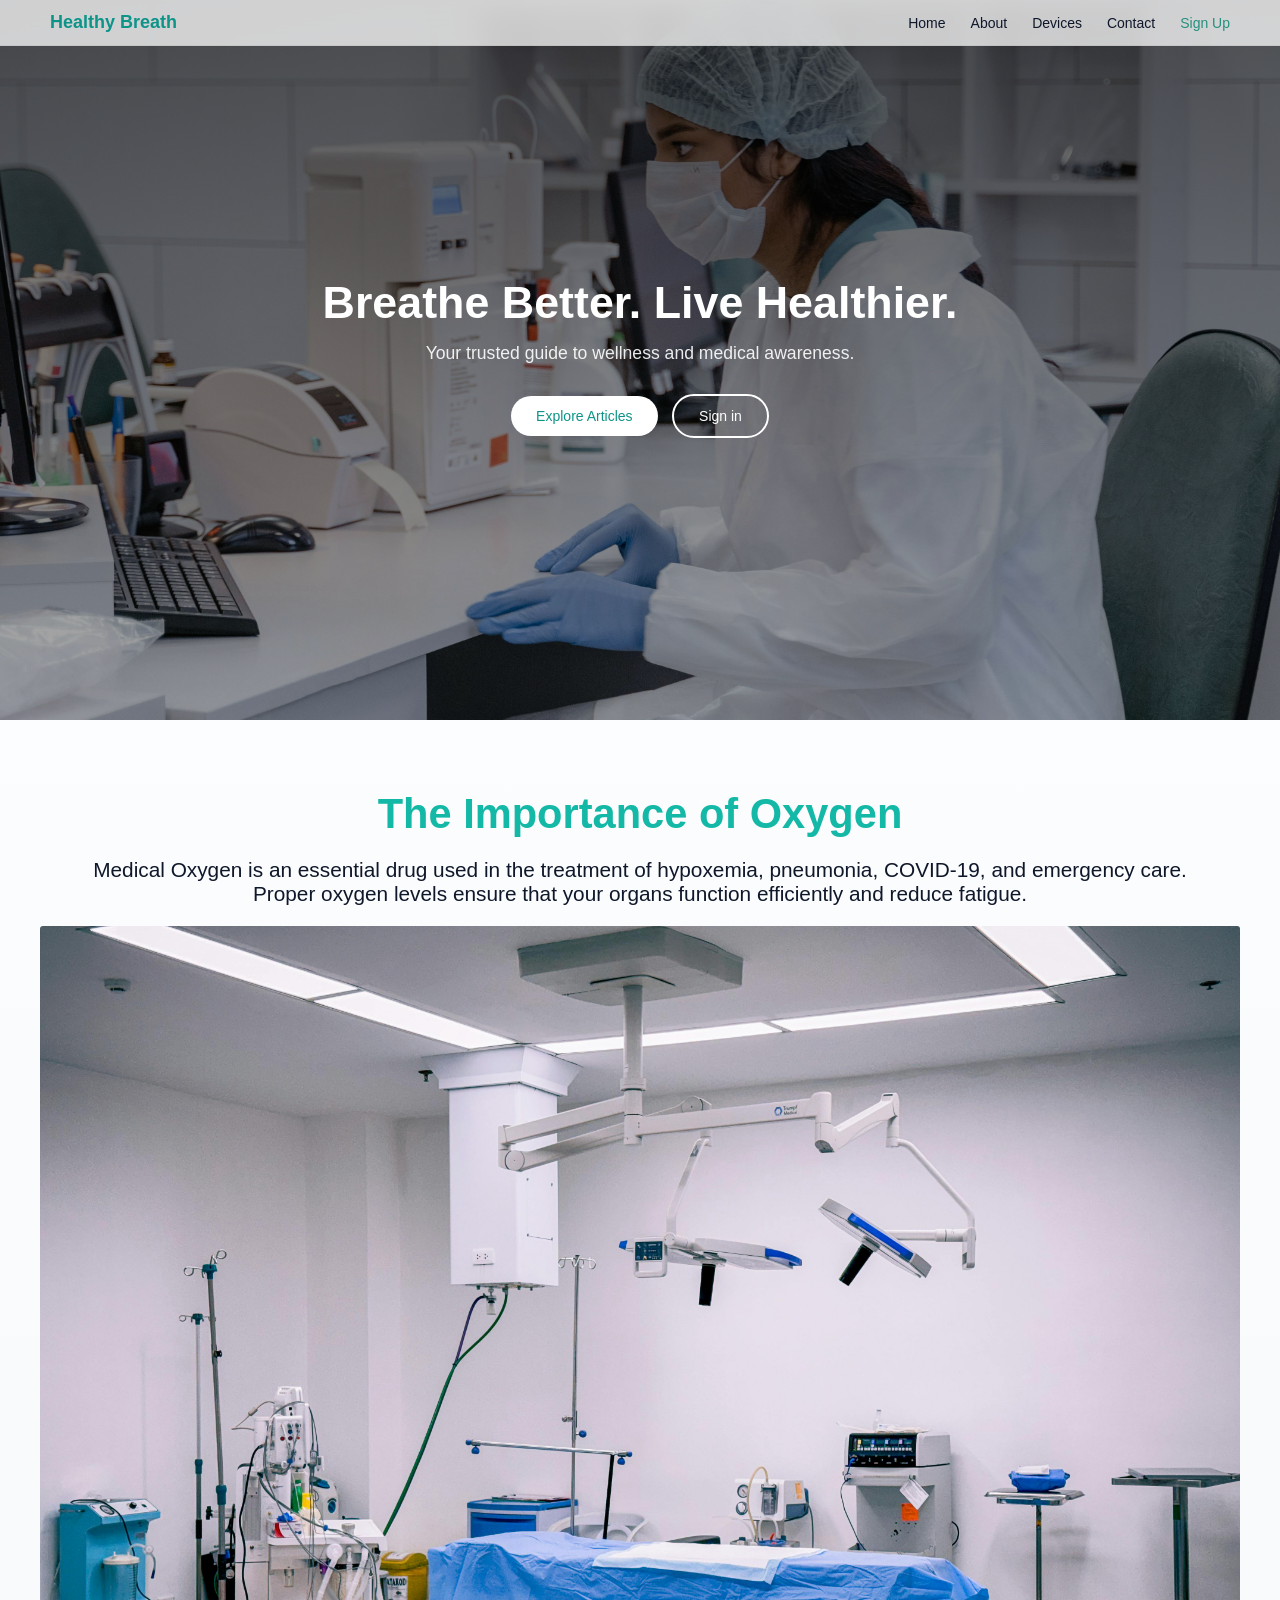
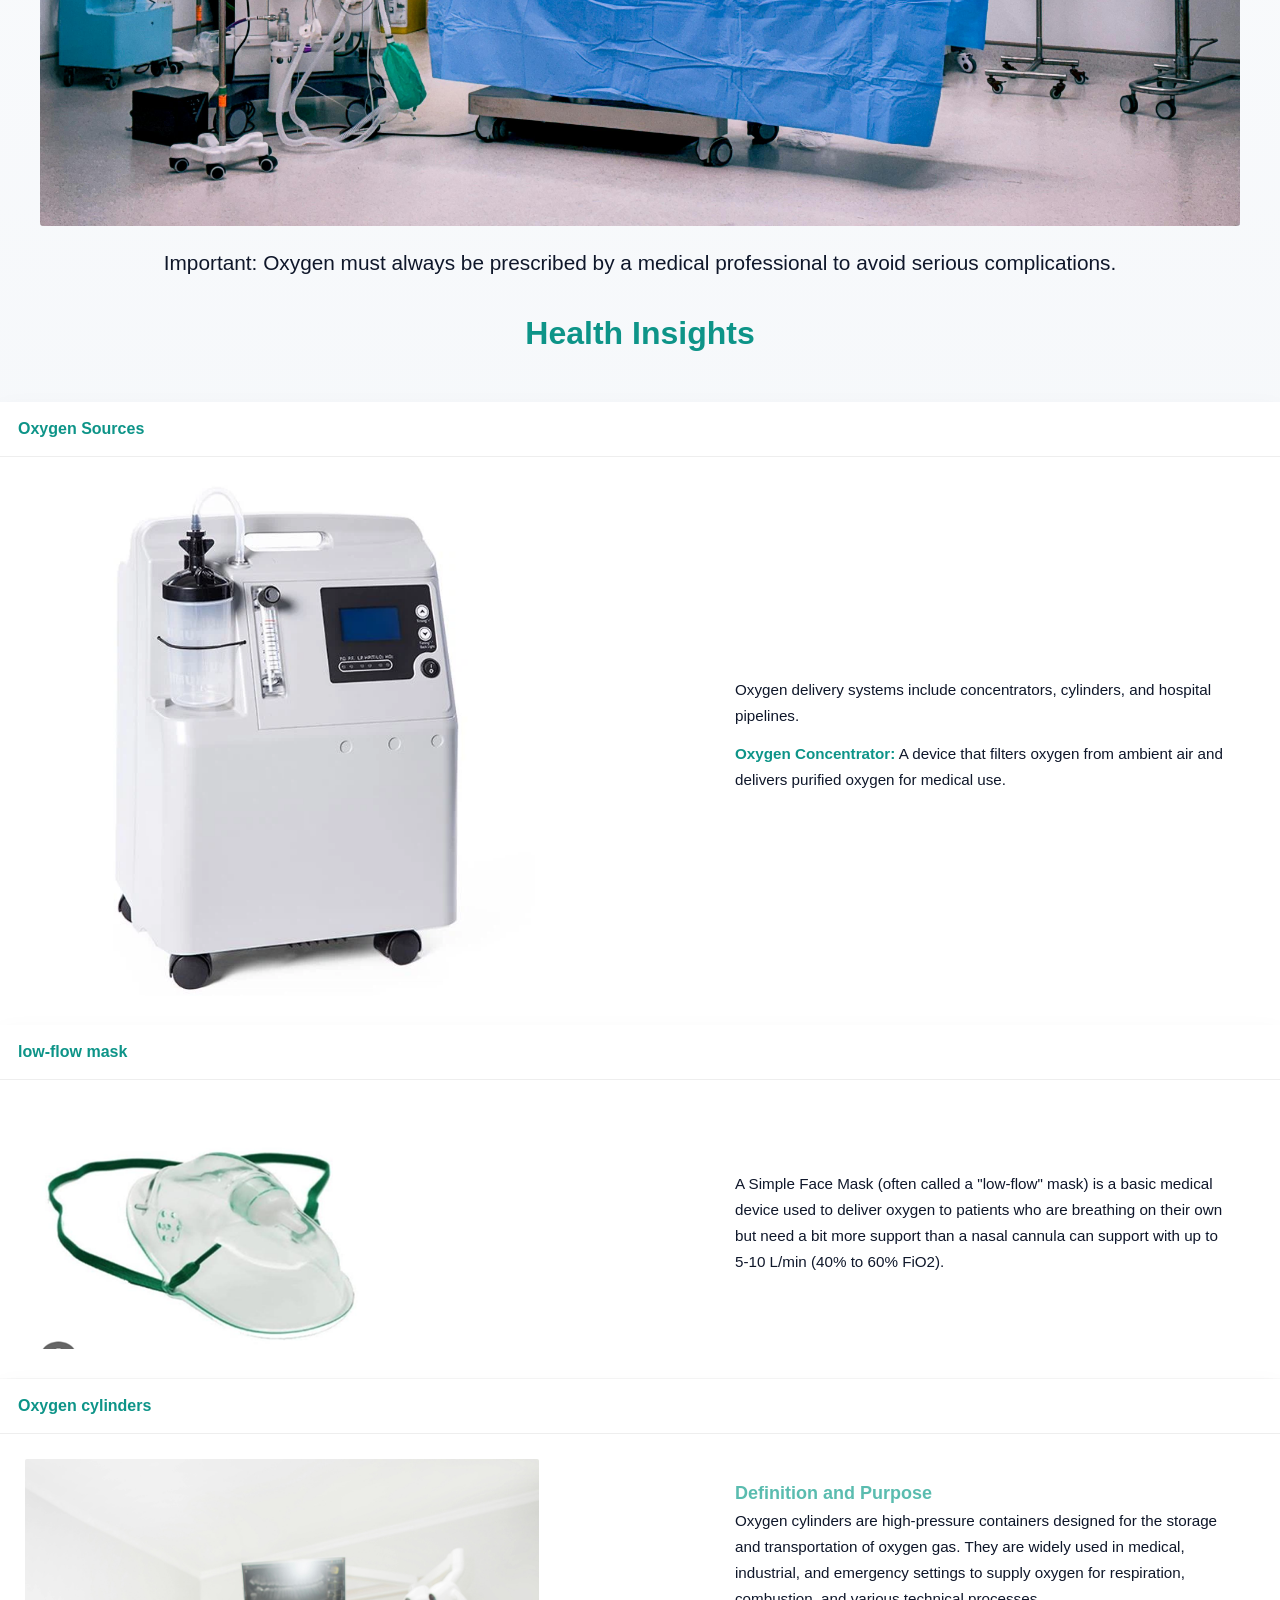
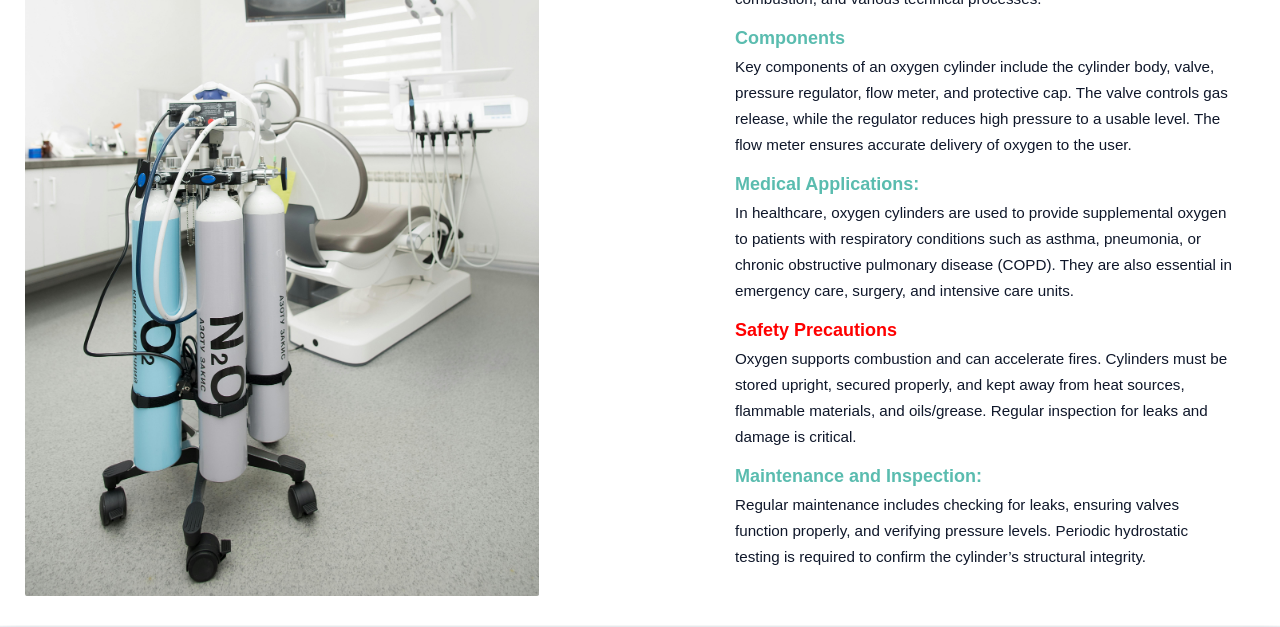
==== index2.html @ a73e77e6 "Add files via upload" ====
﻿<!DOCTYPE html>
<html lang="en">
<head>
<meta charset="UTF-8">
<meta name="viewport" content="width=device-width, initial-scale=1.0">
<title>Healthy Breath</title>

<style>
:root {
    --primary: #0d9488;
    --secondary: #14b8a6;
    --accent: #22c55e;
    --dark: #0f172a;
    --light: #f1f5f9;
    --white: #ffffff;
}

/* RESET */
* {
    margin: 0;
    padding: 0;
    box-sizing: border-box;
    font-family: "Segoe UI", Arial, sans-serif;
}

body {
    background: linear-gradient(to bottom, #ffffff, #eef2f7);
    color: var(--dark);
}

/* HEADER */
header {
    position: fixed;
    width: 100%;
    top: 0;
    backdrop-filter: blur(12px);
    background: rgba(255,255,255,0.75);
    display: flex;
    justify-content: space-between;
    align-items: center;
    padding: 12px 50px;
    z-index: 1000;
    border-bottom: 1px solid rgba(0,0,0,0.05);
}

.logo {
    font-weight: 700;
    font-size: 18px;
    color: var(--primary);
}

nav {
    display: flex;
}

nav a {
    margin-left: 25px;
    text-decoration: none;
    color: var(--dark);
    font-size: 14px;
    font-weight: 500;
}

nav a:hover {
    color: var(--primary);
}

/* MOBILE MENU */
.menu-toggle {
    display: none;
    font-size: 24px;
    cursor: pointer;
}
.other-articles {
    align-items: center;
    text-align: center;
    width: 100%;
    padding: 20px;
    margin-top: 30px;
    font-size: 1.3rem;
}
.other-articles h1 {
    padding: 20px;
    color: #14b8a6
}

.fikope{
    padding: 20px;
    text-align: center;
}
.fikope img {
    border-radius: 3px;
    object-fit: contain;
    object-position: top;
    width: 100%;
}
@media(max-width:768px){
    .menu-toggle {
        display: block;
    }

    nav {
        position: fixed;
        top: 0;
        right: -100%;
        height: 100vh;
        width: 250px;
        background: white;
        flex-direction: column;
        padding-top: 80px;
        transition: 0.4s ease;
        box-shadow: -10px 0 30px rgba(0,0,0,0.1);
    }

    nav.active {
        right: 0;
    }

    nav a {
        padding: 15px 25px;
        margin: 0;
        border-bottom: 1px solid #eee;
    }
}

/* HERO */
.hero {
    height: 80vh;
    background: linear-gradient(rgba(0,0,0,0.65), rgba(0,0,0,0.3)),
                url('images/doc.jpg') center/cover no-repeat;
    display: flex;
    justify-content: center;
    align-items: center;
    text-align: center;
    color: white;
    padding: 20px;
}

.hero h1 {
    font-size: 2.8rem;
    max-width: 700px;
}

.hero p {
    margin-top: 15px;
    font-size: 1.1rem;
    opacity: 0.9;
}

/* BUTTONS */
.hero-buttons {
    margin-top: 25px;
}

.hero-buttons a {
    display: inline-block;
    padding: 12px 25px;
    margin: 5px;
    border-radius: 30px;
    text-decoration: none;
    font-size: 14px;
    transition: 0.3s;
}

.btn-primary {
    background: white;
    color: var(--primary);
}

.btn-primary:hover {
    background: var(--accent);
    color: white;
}

.btn-outline {
    border: 2px solid white;
    color: white;
}

.btn-outline:hover {
    background: white;
    color: var(--primary);
}

/* MAIN */
#main-container {
    padding:0;
    max-width: 100%;
    margin: auto;
}

/* SLIDER (CONTINUOUS MOTION) */
.slider {
    overflow: hidden;
    margin-bottom: 40px;
    max-width: 500px;
    align-items: center;
    text-align: center;
    padding: 10px;
    margin-left: 30%;
}

.slides {
    display: flex;
    width: 100%;
    animation: scroll 30s linear infinite;
}

.slide {
    width: 300px;
    flex-shrink: 0;
    margin-right: 20px;
    position: relative;
}

.slide img {
    width: 100%;
    min-height: 200px;
    object-fit: cover;
    border-radius: 12px;
}

.caption {
    position: absolute;
    bottom: 10px;
    left: 10px;
    background: rgba(0,0,0,0.6);
    color: white;
    padding: 6px 10px;
    border-radius: 8px;
    font-size: 13px;
}

/* CONTINUOUS SCROLL */
@keyframes scroll {
    0% { transform: translateX(0); }
    100% { transform: translateX(-50%); }
}

/* SECTION TITLE */
.section-title {
    text-align: center;
    font-size: 2rem;
    margin-bottom: 30px;
    color: var(--primary);
    padding: 20px;
}

/* ARTICLES */
.articles {
    background: white;
    margin-bottom: 1px;
  
    overflow: hidden;
    box-shadow: 0 10px 25px rgba(0,0,0,0.05);
    transition: 0.3s;
}

.articles:hover {
    transform: translateY(-5px);
}

.articles h2 {
    padding: 18px;
    font-size:medium;
    color: var(--primary);
    border-bottom: 1px solid #eee;
}

/* GRID */
.content-holder {
    display: grid;
    grid-template-columns:1fr 520px;
    gap: 25px;
    padding: 25px;
    align-items: center;
}

.content img {
   max-width: 75%;
    border-radius: 2px;
   object-fit: cover;
    object-position: top;
}

.content p {
    margin-bottom: 12px;
    font-size: 0.95rem;
    line-height: 1.7;
    max-width: 500px;
    text-align: left;
}

.content span {
    font-weight: bold;
    color: var(--primary);
}
strong {
    color: rgba(21, 160, 141, 0.705);
    font-size: large;
}

@media(max-width:768px){
    .content-holder {
        grid-template-columns: 1fr;
    }

    .hero h1 {
        font-size: 2rem;
    }
    #main-container {
        width: 100%;
    }

    
.content img {
   max-width: 100%;
    border-radius: 2px;
   object-fit: cover;
    object-position: top;
}
}
</style>
</head>

<body>

<header>
    <div class="logo">Healthy Breath</div>
    <div class="menu-toggle" onclick="toggleMenu()">☰</div>
    <nav id="nav">
        <a href="#">Home</a>
        <a href="#">About</a>
        <a href="#">Devices</a>
        <a href="#">Contact</a>
        <a href="siup.html" class="SignUp" style="color: rgb(37, 145, 127);">Sign Up</a>
    </nav>
</header>

<div class="hero">
    <div>
        <h1>Breathe Better. Live Healthier.</h1>
        <p>Your trusted guide to wellness and medical awareness.</p>

        <div class="hero-buttons">
            <a href="acp.html" class="btn-primary">Explore Articles</a>
            <a href="siip.html" class="btn-outline">Sign in</a>
        </div>
    </div>
</div>

<div id="main-container">

<div class="other-articles">
    <h1>The Importance of Oxygen</h1>
      
            <p>Medical Oxygen is an essential drug used in the treatment of hypoxemia, pneumonia, COVID-19, and emergency care.</p>
            <p>Proper oxygen levels ensure that your organs function efficiently and reduce fatigue.</p>
             <div class="fikope"><img src="images/machinery.jpg" alt=""></div>
            <p><span>Important:</span> Oxygen must always be prescribed by a medical professional to avoid serious complications.</p>

    </div>
</div>
<!--End of other articles-->
<h2 class="section-title">Health Insights</h2>

<div class="articles">
    <h2>Oxygen Sources</h2>
    <div class="content-holder">
        <div class="content">
            <img src="images/concentrato.webp">
        </div>
        <div class="content">
            <p>Oxygen delivery systems include concentrators, cylinders, and hospital pipelines.</p>
            <p><span>Oxygen Concentrator:</span> A device that filters oxygen from ambient air and delivers purified oxygen for medical use.</p>
        </div>
    </div>

<div class="articles">
    <h2>low-flow mask</h2>
    <div class="content-holder">
        <div class="content">
            <img src="images/kamask.png">
        </div>
        <div class="content">
            <p>A Simple Face Mask (often called a "low-flow" mask) is a basic medical device used to deliver oxygen to patients who are breathing on their own but need a bit more support than a nasal cannula can support with up to 5-10 L/min (40% to 60% FiO2). </p>
        </div>
    </div>
</div>

<div class="articles">
    <h2>Oxygen cylinders</h2>
    <div class="content-holder">
        <div class="content">
            <img src="images/multi.jpg">
        </div>
        <div class="content">
<p><strong>
     Definition and Purpose</strong> 
     <br>
     Oxygen cylinders are high-pressure containers designed for the storage and transportation of oxygen gas. They are widely used in medical, industrial, and emergency settings to supply oxygen for respiration, combustion, and various technical processes.</p>

<p><strong>
     Components</strong> <br>
     Key components of an oxygen cylinder include the cylinder body, valve, pressure regulator, flow meter, and protective cap. The valve controls gas release, while the regulator reduces high pressure to a usable level. The flow meter ensures accurate delivery of oxygen to the user.</p>

<p><strong> Medical Applications:</strong>
    <br> 
    In healthcare, oxygen cylinders are used to provide supplemental oxygen to patients with respiratory conditions such as asthma, pneumonia, or chronic obstructive pulmonary disease (COPD). They are also essential in emergency care, surgery, and intensive care units.</p>



<p><strong style="color: red;"> Safety Precautions</strong>
    <br>
    Oxygen supports combustion and can accelerate fires. Cylinders must be stored upright, secured properly, and kept away from heat sources, flammable materials, and oils/grease. Regular inspection for leaks and damage is critical.</p>



<p><strong> Maintenance and Inspection:</strong>
    <br> 
    Regular maintenance includes checking for leaks, ensuring valves function properly, and verifying pressure levels. Periodic hydrostatic testing is required to confirm the cylinder’s structural integrity.</p>
        </div>
    </div>
</div>


</div>

</div>

<script>
function toggleMenu() {
    document.getElementById("nav").classList.toggle("active");
}
</script>

</body>
</html>
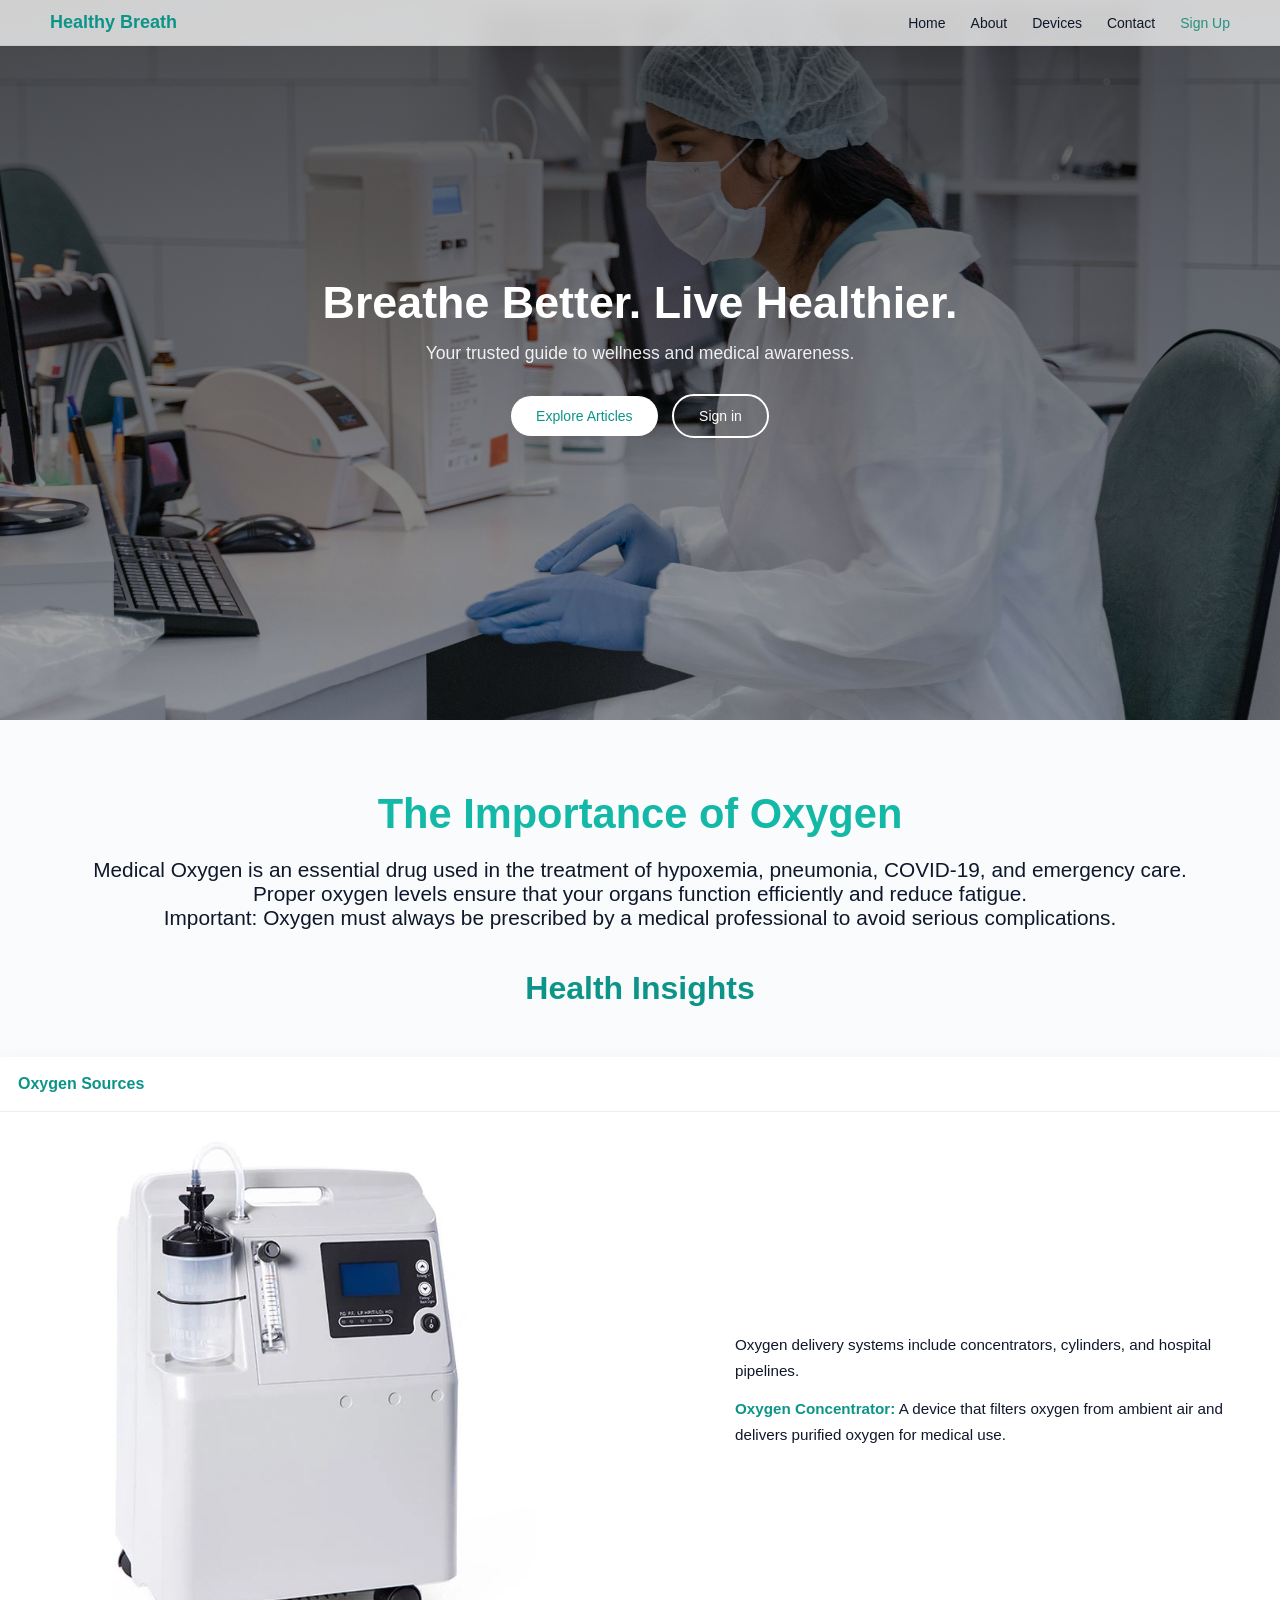
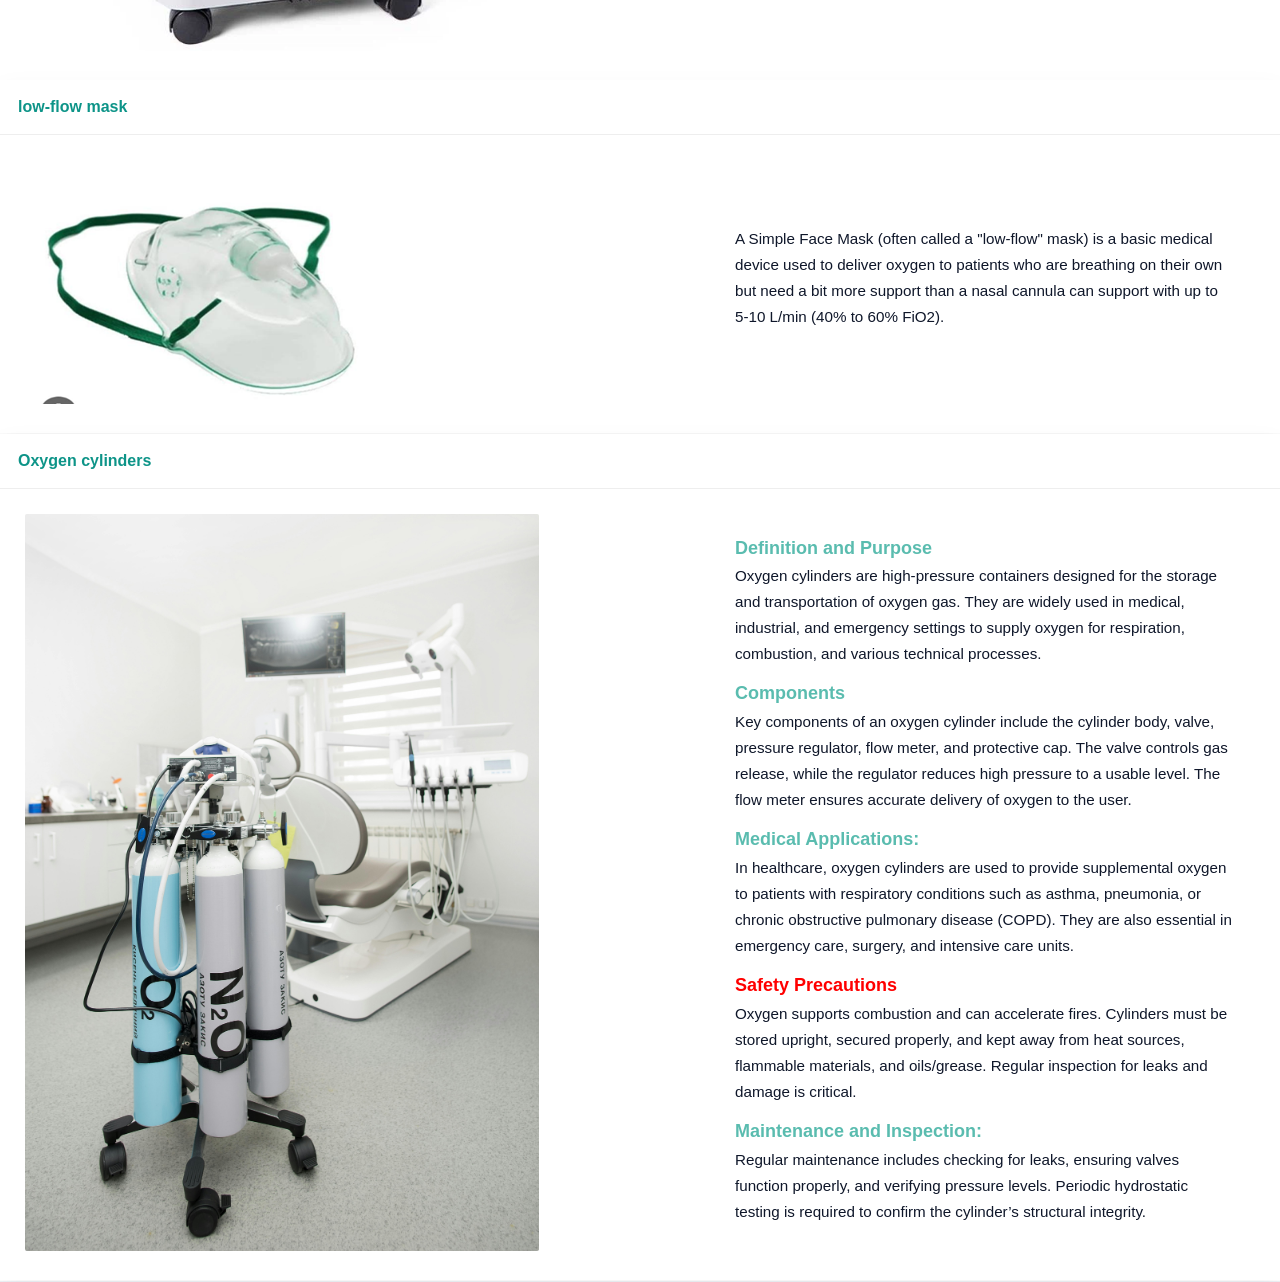
==== commit b5f86ed8: "Add files via upload" ====
--- a/index2.html
+++ b/index2.html
@@ -356,7 +356,7 @@
       
             <p>Medical Oxygen is an essential drug used in the treatment of hypoxemia, pneumonia, COVID-19, and emergency care.</p>
             <p>Proper oxygen levels ensure that your organs function efficiently and reduce fatigue.</p>
-             <div class="fikope"><img src="images/machinery.jpg" alt=""></div>
+          
             <p><span>Important:</span> Oxygen must always be prescribed by a medical professional to avoid serious complications.</p>
 
     </div>
